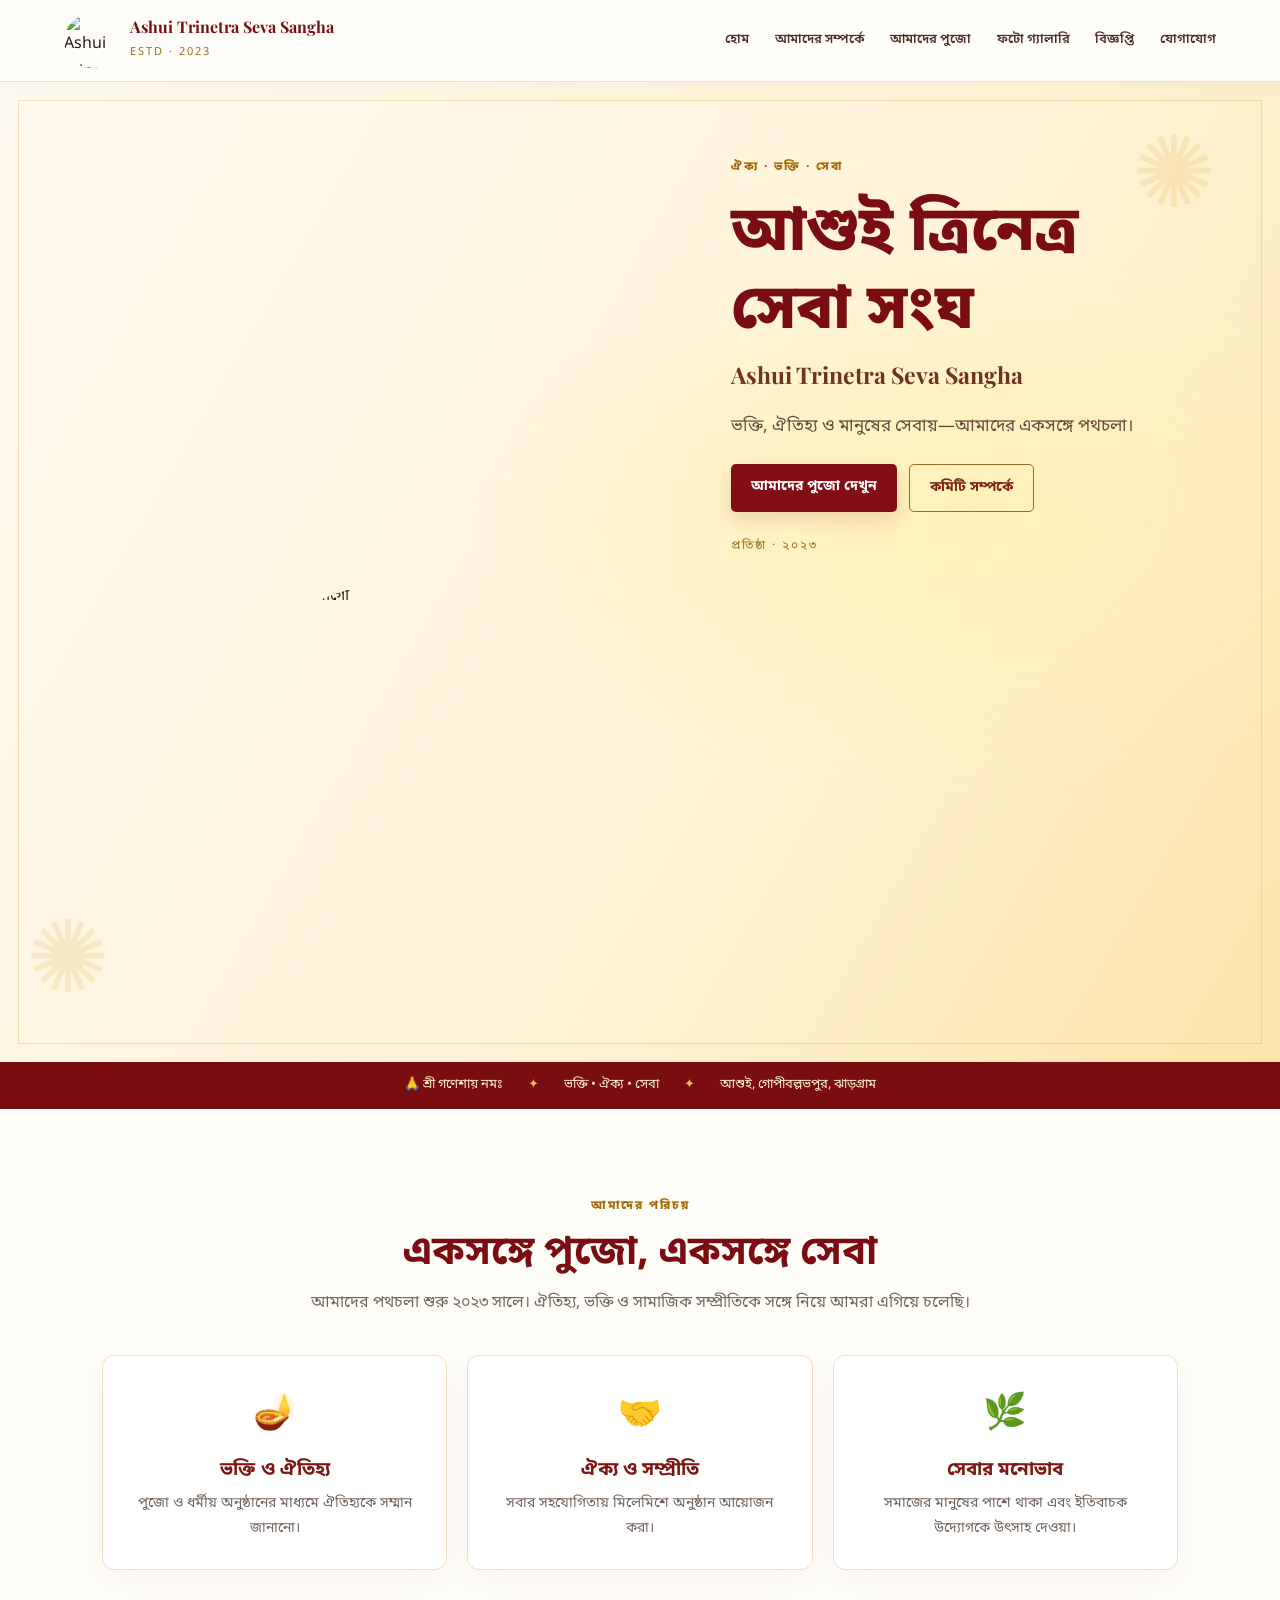
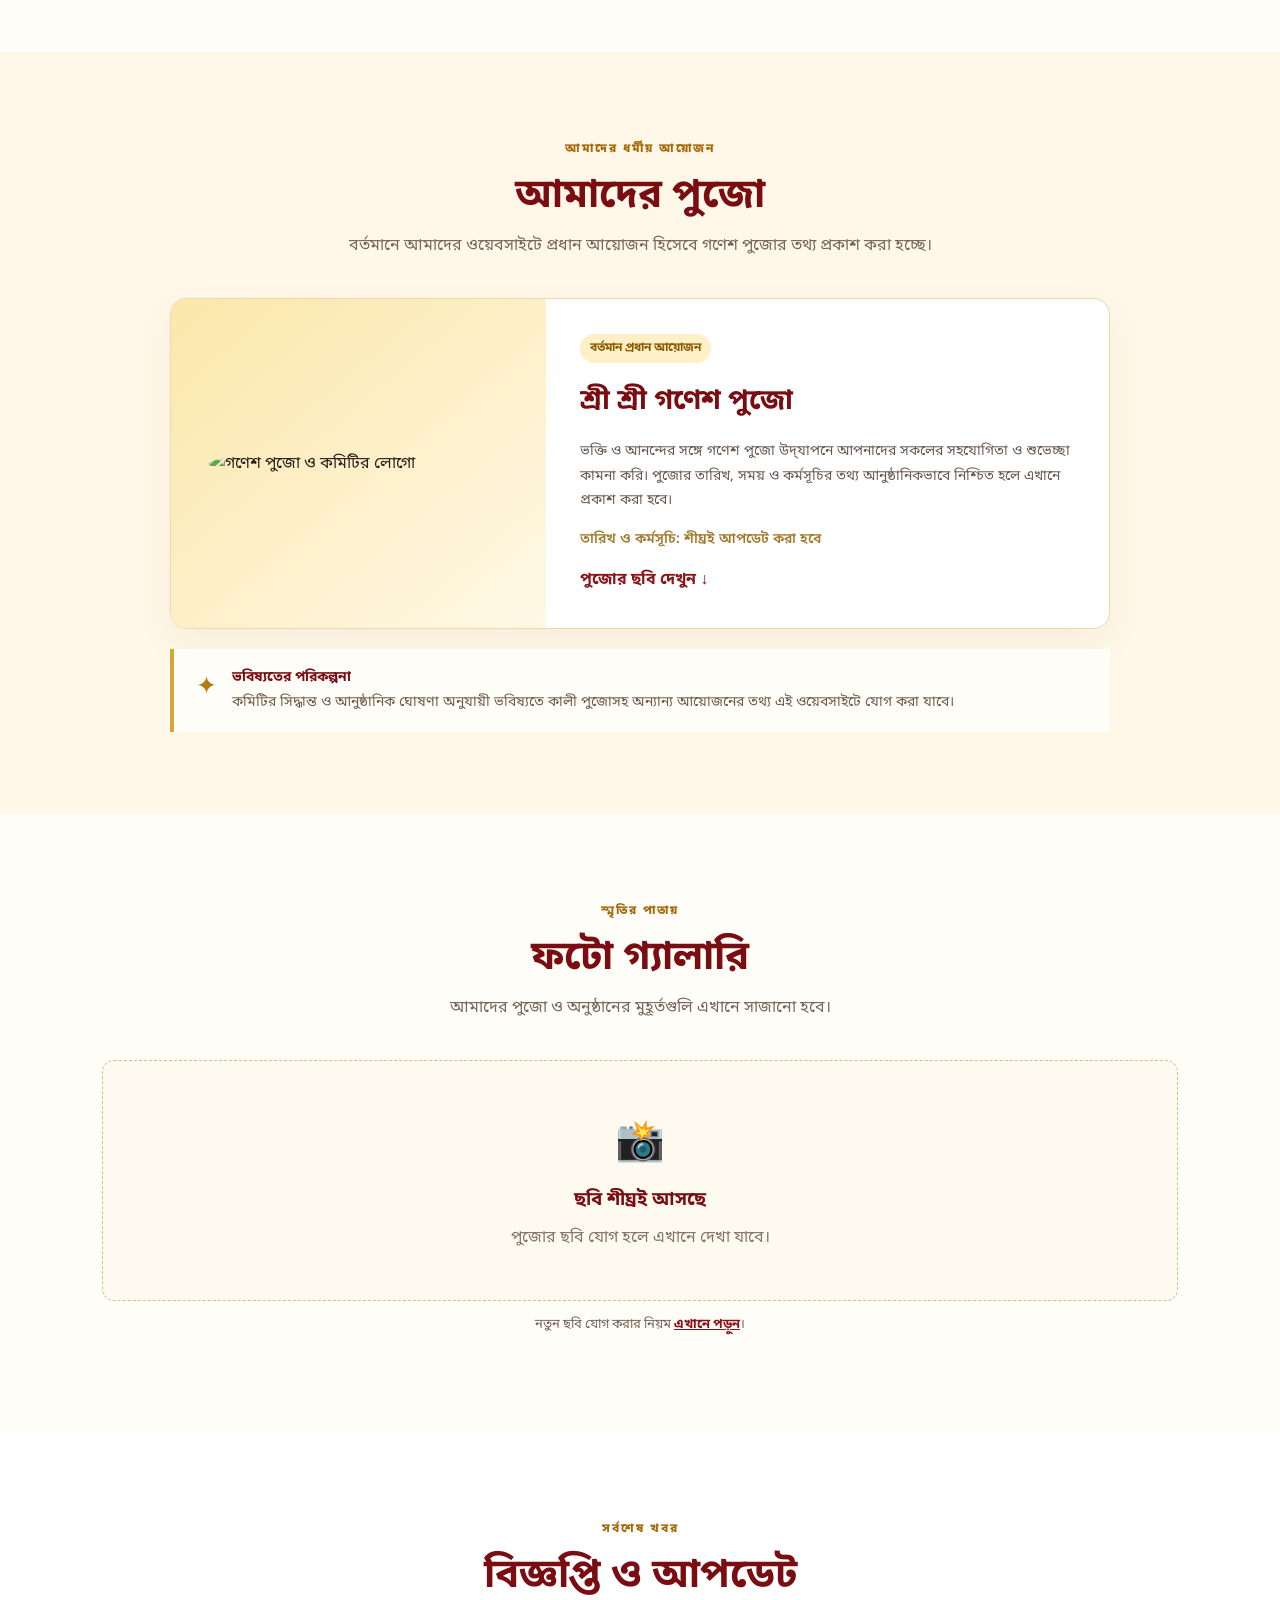
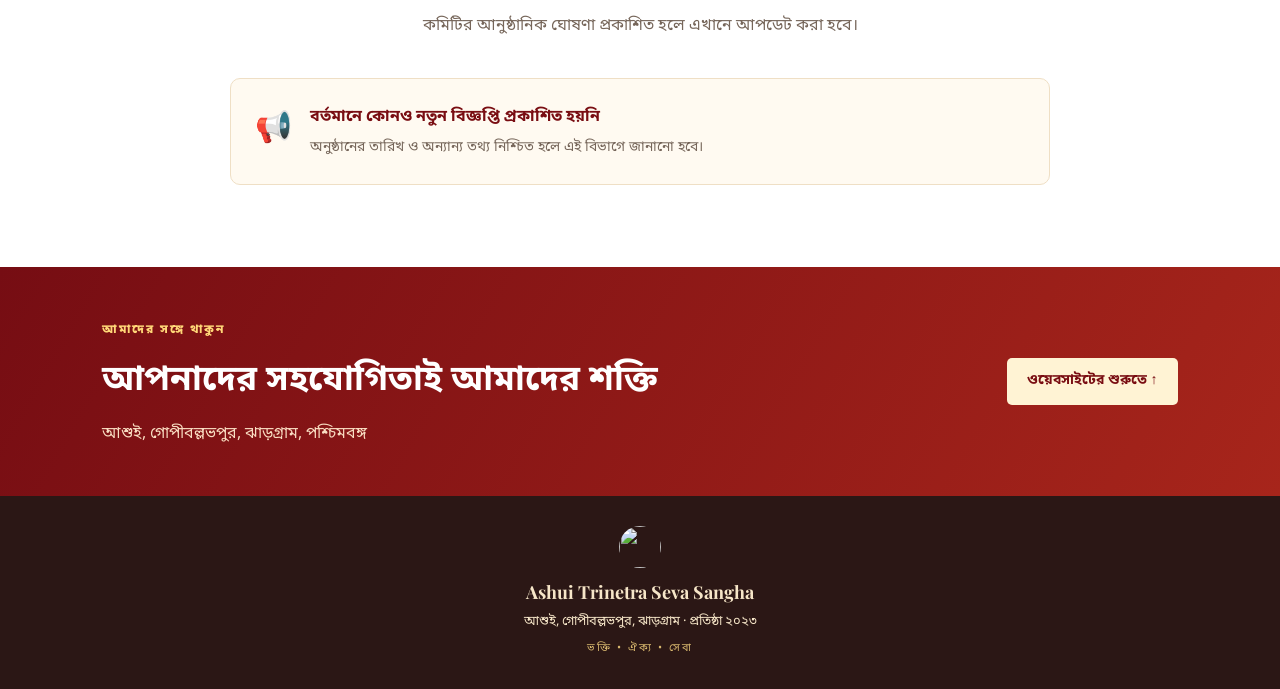
==== index.html @ 399215ae "Add files via upload" ====
<!doctype html>
<html lang="bn">
<head>
  <meta charset="utf-8">
  <meta name="viewport" content="width=device-width, initial-scale=1">
  <meta name="theme-color" content="#790d12">
  <meta name="description" content="Ashui Trinetra Seva Sangha — প্রতিষ্ঠা ২০২৩। আমাদের গণেশ পুজো, ছবি ও বিজ্ঞপ্তি।">
  <title>Ashui Trinetra Seva Sangha</title>
  <link rel="icon" type="image/png" href="assets/bookmark.png">
  <link rel="preconnect" href="https://fonts.googleapis.com">
  <link rel="preconnect" href="https://fonts.gstatic.com" crossorigin>
  <link href="https://fonts.googleapis.com/css2?family=Noto+Sans+Bengali:wght@400;500;600;700;800&family=Playfair+Display:wght@600;700&display=swap" rel="stylesheet">
  <link rel="stylesheet" href="style.css">
</head>
<body>
<header class="topbar">
  <a class="brand" href="#home">
    <img src="assets/logo.jpg" alt="Ashui Trinetra Seva Sangha logo">
    <span><strong>Ashui Trinetra Seva Sangha</strong><small>ESTD · 2023</small></span>
  </a>
  <button class="menu-toggle" id="menuToggle" aria-label="মেনু খুলুন">☰</button>
  <nav id="nav">
    <a href="#home">হোম</a><a href="#about">আমাদের সম্পর্কে</a><a href="#puja">আমাদের পুজো</a>
    <a href="#gallery">ফটো গ্যালারি</a><a href="#notice">বিজ্ঞপ্তি</a><a href="#contact">যোগাযোগ</a>
  </nav>
</header>

<main>
<section class="hero" id="home">
  <div class="hero-glow"></div>
  <div class="hero-copy">
    <span class="eyebrow">ঐক্য · ভক্তি · সেবা</span>
    <h1>আশুই ত্রিনেত্র সেবা সংঘ</h1>
    <p class="hero-english">Ashui Trinetra Seva Sangha</p>
    <p class="hero-text">ভক্তি, ঐতিহ্য ও মানুষের সেবায়—আমাদের একসঙ্গে পথচলা।</p>
    <div class="hero-actions"><a class="btn primary" href="#puja">আমাদের পুজো দেখুন</a><a class="btn outline" href="#about">কমিটি সম্পর্কে</a></div>
    <span class="estd">প্রতিষ্ঠা · ২০২৩</span>
  </div>
  <div class="hero-logo"><img src="assets/logo.jpg" alt="কমিটির রঙিন লোগো"></div>
  <div class="mandala m1">✺</div><div class="mandala m2">✺</div>
</section>

<div class="ticker"><span>🙏 শ্রী গণেশায় নমঃ</span><i>✦</i><span>ভক্তি • ঐক্য • সেবা</span><i>✦</i><span>আশুই, গোপীবল্লভপুর, ঝাড়গ্রাম</span></div>

<section class="section about" id="about">
  <div class="section-heading"><span class="eyebrow">আমাদের পরিচয়</span><h2>একসঙ্গে পুজো, একসঙ্গে সেবা</h2><p>আমাদের পথচলা শুরু ২০২৩ সালে। ঐতিহ্য, ভক্তি ও সামাজিক সম্প্রীতিকে সঙ্গে নিয়ে আমরা এগিয়ে চলেছি।</p></div>
  <div class="about-grid">
    <div class="about-card"><span class="icon">🪔</span><h3>ভক্তি ও ঐতিহ্য</h3><p>পুজো ও ধর্মীয় অনুষ্ঠানের মাধ্যমে ঐতিহ্যকে সম্মান জানানো।</p></div>
    <div class="about-card"><span class="icon">🤝</span><h3>ঐক্য ও সম্প্রীতি</h3><p>সবার সহযোগিতায় মিলেমিশে অনুষ্ঠান আয়োজন করা।</p></div>
    <div class="about-card"><span class="icon">🌿</span><h3>সেবার মনোভাব</h3><p>সমাজের মানুষের পাশে থাকা এবং ইতিবাচক উদ্যোগকে উৎসাহ দেওয়া।</p></div>
  </div>
</section>

<section class="section puja-section" id="puja">
  <div class="section-heading"><span class="eyebrow">আমাদের ধর্মীয় আয়োজন</span><h2>আমাদের পুজো</h2><p>বর্তমানে আমাদের ওয়েবসাইটে প্রধান আয়োজন হিসেবে গণেশ পুজোর তথ্য প্রকাশ করা হচ্ছে।</p></div>
  <article class="puja-card">
    <div class="puja-art"><img src="assets/logo.jpg" alt="গণেশ পুজো ও কমিটির লোগো"></div>
    <div class="puja-info"><span class="status">বর্তমান প্রধান আয়োজন</span><h3>শ্রী শ্রী গণেশ পুজো</h3><p>ভক্তি ও আনন্দের সঙ্গে গণেশ পুজো উদ্‌যাপনে আপনাদের সকলের সহযোগিতা ও শুভেচ্ছা কামনা করি। পুজোর তারিখ, সময় ও কর্মসূচির তথ্য আনুষ্ঠানিকভাবে নিশ্চিত হলে এখানে প্রকাশ করা হবে।</p><p class="muted">তারিখ ও কর্মসূচি: শীঘ্রই আপডেট করা হবে</p><a class="text-link" href="#gallery">পুজোর ছবি দেখুন ↓</a></div>
  </article>
  <div class="future-note"><span>✦</span><p><strong>ভবিষ্যতের পরিকল্পনা</strong><br>কমিটির সিদ্ধান্ত ও আনুষ্ঠানিক ঘোষণা অনুযায়ী ভবিষ্যতে কালী পুজোসহ অন্যান্য আয়োজনের তথ্য এই ওয়েবসাইটে যোগ করা যাবে।</p></div>
</section>

<section class="section gallery-section" id="gallery">
  <div class="section-heading"><span class="eyebrow">স্মৃতির পাতায়</span><h2>ফটো গ্যালারি</h2><p>আমাদের পুজো ও অনুষ্ঠানের মুহূর্তগুলি এখানে সাজানো হবে।</p></div>
  <div class="gallery-grid" id="galleryGrid">
    <div class="gallery-empty"><span>📸</span><h3>ছবি শীঘ্রই আসছে</h3><p>পুজোর ছবি যোগ হলে এখানে দেখা যাবে।</p></div>
  </div>
  <p class="gallery-help">নতুন ছবি যোগ করার নিয়ম <a href="ADD-PHOTOS-BN.txt">এখানে পড়ুন</a>।</p>
</section>

<section class="section notice-section" id="notice">
  <div class="section-heading"><span class="eyebrow">সর্বশেষ খবর</span><h2>বিজ্ঞপ্তি ও আপডেট</h2><p>কমিটির আনুষ্ঠানিক ঘোষণা প্রকাশিত হলে এখানে আপডেট করা হবে।</p></div>
  <div class="notice-card"><span class="notice-icon">📢</span><div><strong>বর্তমানে কোনও নতুন বিজ্ঞপ্তি প্রকাশিত হয়নি</strong><p>অনুষ্ঠানের তারিখ ও অন্যান্য তথ্য নিশ্চিত হলে এই বিভাগে জানানো হবে।</p></div></div>
</section>

<section class="contact-band" id="contact">
  <div><span class="eyebrow">আমাদের সঙ্গে থাকুন</span><h2>আপনাদের সহযোগিতাই আমাদের শক্তি</h2><p>আশুই, গোপীবল্লভপুর, ঝাড়গ্রাম, পশ্চিমবঙ্গ</p></div>
  <a class="btn light" href="#home">ওয়েবসাইটের শুরুতে ↑</a>
</section>
</main>

<footer><img src="assets/bookmark.png" alt="" class="footer-mark"><p><strong>Ashui Trinetra Seva Sangha</strong></p><p>আশুই, গোপীবল্লভপুর, ঝাড়গ্রাম · প্রতিষ্ঠা ২০২৩</p><small>ভক্তি • ঐক্য • সেবা</small></footer>
<script src="gallery.js"></script>
<script>
  const toggle = document.getElementById('menuToggle');
  const nav = document.getElementById('nav');
  toggle.addEventListener('click', () => nav.classList.toggle('open'));
  nav.querySelectorAll('a').forEach(a => a.addEventListener('click', () => nav.classList.remove('open')));
</script>
</body>
</html>
---- style.css ----
*{box-sizing:border-box}html{scroll-behavior:smooth;scroll-padding-top:84px}body{margin:0;color:#28201b;background:#fffdf8;font-family:"Noto Sans Bengali",sans-serif;line-height:1.75}a{color:inherit}.topbar{height:82px;display:flex;align-items:center;justify-content:space-between;padding:10px clamp(16px,5vw,76px);background:#fffdf9;border-bottom:1px solid #f1dfbd;position:sticky;top:0;z-index:10;box-shadow:0 4px 22px #3b160a0b}.brand{display:flex;align-items:center;gap:12px;text-decoration:none}.brand img{width:54px;height:54px;object-fit:contain;border-radius:50%}.brand strong{display:block;font:700 16px "Playfair Display",serif;color:#790d12;line-height:1.35}.brand small{font-size:11px;letter-spacing:2px;color:#9a711d}.topbar nav{display:flex;gap:clamp(10px,2vw,28px)}.topbar nav a{text-decoration:none;font-size:13px;font-weight:600;color:#4e3026}.topbar nav a:hover{color:#a51b18}.menu-toggle{display:none;border:0;background:none;font-size:25px;color:#790d12}.hero{position:relative;overflow:hidden;min-height:580px;display:grid;grid-template-columns:1.15fr .85fr;align-items:center;gap:25px;padding:70px clamp(24px,8vw,120px);background:radial-gradient(ellipse at 75% 45%,#fff1b8 0,transparent 36%),linear-gradient(120deg,#fffaf0,#fff3d6 60%,#fce5a9)}.hero:before{content:"";position:absolute;inset:18px;border:1px solid #d8a74455;pointer-events:none}.hero-copy,.hero-logo{position:relative;z-index:1}.eyebrow{font-size:12px;letter-spacing:2px;font-weight:800;color:#a56a0a}.hero h1{font-size:clamp(34px,5vw,62px);line-height:1.25;color:#790d12;margin:16px 0 8px;font-weight:800}.hero-english{font:700 clamp(17px,2vw,23px) "Playfair Display",serif;color:#6e351c;margin:0}.hero-text{font-size:17px;max-width:520px;color:#624b3d;margin:22px 0}.hero-logo{display:flex;justify-content:center}.hero-logo img{width:min(100%,410px);aspect-ratio:1;object-fit:contain;border-radius:50%;filter:drop-shadow(0 18px 25px #67200c20)}.hero-actions{display:flex;gap:12px;flex-wrap:wrap}.btn{display:inline-block;padding:11px 20px;border-radius:5px;text-decoration:none;font-weight:700;font-size:14px;transition:.2s}.btn:hover{transform:translateY(-2px)}.primary{background:#820f15;color:#fff;box-shadow:0 7px 18px #820f1525}.outline{border:1px solid #9e6b2b;color:#7a2518}.estd{display:block;margin-top:24px;color:#9a711d;font-size:12px;letter-spacing:2px}.mandala{position:absolute;color:#dfad44;opacity:.18;font-size:100px}.m1{top:12px;right:5%}.m2{bottom:8px;left:2%}.ticker{display:flex;justify-content:center;gap:25px;align-items:center;padding:12px 15px;background:#790d12;color:#fff0c7;font-size:13px;text-align:center}.ticker i{color:#efc14c;font-style:normal}.section{padding:82px clamp(20px,8vw,120px)}.section-heading{text-align:center;max-width:740px;margin:0 auto 38px}.section-heading h2{font-size:clamp(27px,3.5vw,40px);color:#790d12;line-height:1.35;margin:8px 0}.section-heading p{color:#76665a;margin:0}.about-grid{display:grid;grid-template-columns:repeat(3,1fr);gap:20px}.about-card{background:#fff;border:1px solid #f0dfc3;padding:28px 24px;text-align:center;border-radius:12px;box-shadow:0 10px 30px #55270a08}.icon{font-size:35px}.about-card h3{color:#7d1716;margin:10px 0 4px}.about-card p{font-size:14px;color:#71635a;margin:0}.puja-section{background:#fff7e7}.puja-card{display:grid;grid-template-columns:.8fr 1.2fr;max-width:940px;margin:auto;background:#fff;border:1px solid #efd8a9;border-radius:16px;overflow:hidden;box-shadow:0 15px 40px #6e280b0c}.puja-art{background:linear-gradient(140deg,#fbe7a9,#fff8e6);display:grid;place-items:center;padding:28px}.puja-art img{width:100%;max-width:300px;border-radius:50%}.puja-info{padding:34px}.status{display:inline-block;padding:4px 10px;background:#fff0c8;color:#8b5b00;border-radius:20px;font-size:12px;font-weight:700}.puja-info h3{font-size:28px;color:#790d12;margin:14px 0 8px}.puja-info p{font-size:14px;color:#68594f}.muted{color:#a27a2c!important;font-weight:600}.text-link{color:#8a1519;font-weight:700;text-decoration:none}.future-note{display:flex;gap:15px;align-items:flex-start;max-width:940px;margin:20px auto 0;padding:17px 22px;border-left:4px solid #d6a63b;background:#fffdf7}.future-note>span{font-size:25px;color:#b17b12}.future-note p{margin:0;font-size:14px;color:#6d5a4b}.future-note strong{color:#790d12}.gallery-grid{display:grid;grid-template-columns:repeat(3,1fr);gap:18px}.gallery-empty{grid-column:1/-1;text-align:center;padding:48px 20px;border:1px dashed #d8bd87;border-radius:12px;background:#fffaf0}.gallery-empty span{font-size:40px}.gallery-empty h3{color:#790d12;margin:6px 0}.gallery-empty p{color:#837367;margin:0}.gallery-item{margin:0;background:white;border-radius:10px;overflow:hidden;box-shadow:0 8px 24px #30150812}.gallery-item img{display:block;width:100%;height:250px;object-fit:cover}.gallery-item figcaption{padding:10px 13px;font-size:13px;color:#684a39}.gallery-help{text-align:center;font-size:13px;color:#756256}.gallery-help a{color:#8b1118;font-weight:700}.notice-section{background:#fff}.notice-card{max-width:820px;margin:auto;display:flex;gap:18px;align-items:flex-start;padding:24px;border:1px solid #efdfc5;border-radius:10px;background:#fffaf1}.notice-icon{font-size:30px}.notice-card strong{color:#790d12}.notice-card p{margin:5px 0 0;color:#76665a;font-size:14px}.contact-band{display:flex;align-items:center;justify-content:space-between;gap:20px;padding:48px clamp(24px,8vw,120px);background:linear-gradient(120deg,#760d13,#a7251b);color:#fff}.contact-band .eyebrow{color:#ffd778}.contact-band h2{font-size:clamp(24px,3vw,35px);margin:8px 0}.contact-band p{margin:0;color:#f9ddc2}.light{background:#fff3d4;color:#790d12;white-space:nowrap}footer{text-align:center;padding:30px 15px;background:#2b1715;color:#f6e6c8;font-size:13px}footer p{margin:3px}footer strong{font:700 18px "Playfair Display",serif}.footer-mark{width:42px;height:42px;object-fit:contain;border-radius:50%;margin-bottom:5px}footer small{color:#d7b76e;letter-spacing:2px}@media(max-width:900px){.topbar nav{gap:12px}.topbar nav a{font-size:12px}.hero{padding:55px 35px}.section{padding:65px 30px}}@media(max-width:700px){.topbar{height:72px}.brand img{width:46px;height:46px}.brand strong{font-size:14px}.menu-toggle{display:block}.topbar nav{display:none;position:absolute;top:72px;left:0;right:0;background:#fffaf0;padding:15px 22px 22px;box-shadow:0 10px 18px #00000012;flex-direction:column}.topbar nav.open{display:flex}.topbar nav a{font-size:14px;padding:5px}.hero{grid-template-columns:1fr;text-align:center;padding:50px 25px 40px;gap:20px}.hero-copy{order:1}.hero-logo{order:0}.hero-logo img{width:min(65vw,270px)}.hero h1{font-size:35px}.hero-text{font-size:15px}.hero-actions{justify-content:center}.ticker{gap:10px;font-size:11px;flex-wrap:wrap}.section{padding:55px 20px}.about-grid{grid-template-columns:1fr}.about-card{padding:23px}.puja-card{grid-template-columns:1fr}.puja-art{padding:22px}.puja-art img{max-width:220px}.puja-info{padding:25px}.puja-info h3{font-size:24px}.gallery-grid{grid-template-columns:1fr 1fr}.gallery-item img{height:170px}.contact-band{flex-direction:column;text-align:center;padding:38px 20px}.future-note{padding:15px}.mandala{font-size:70px}}@media(max-width:390px){.gallery-grid{grid-template-columns:1fr}.gallery-item img{height:220px}.hero h1{font-size:30px}}
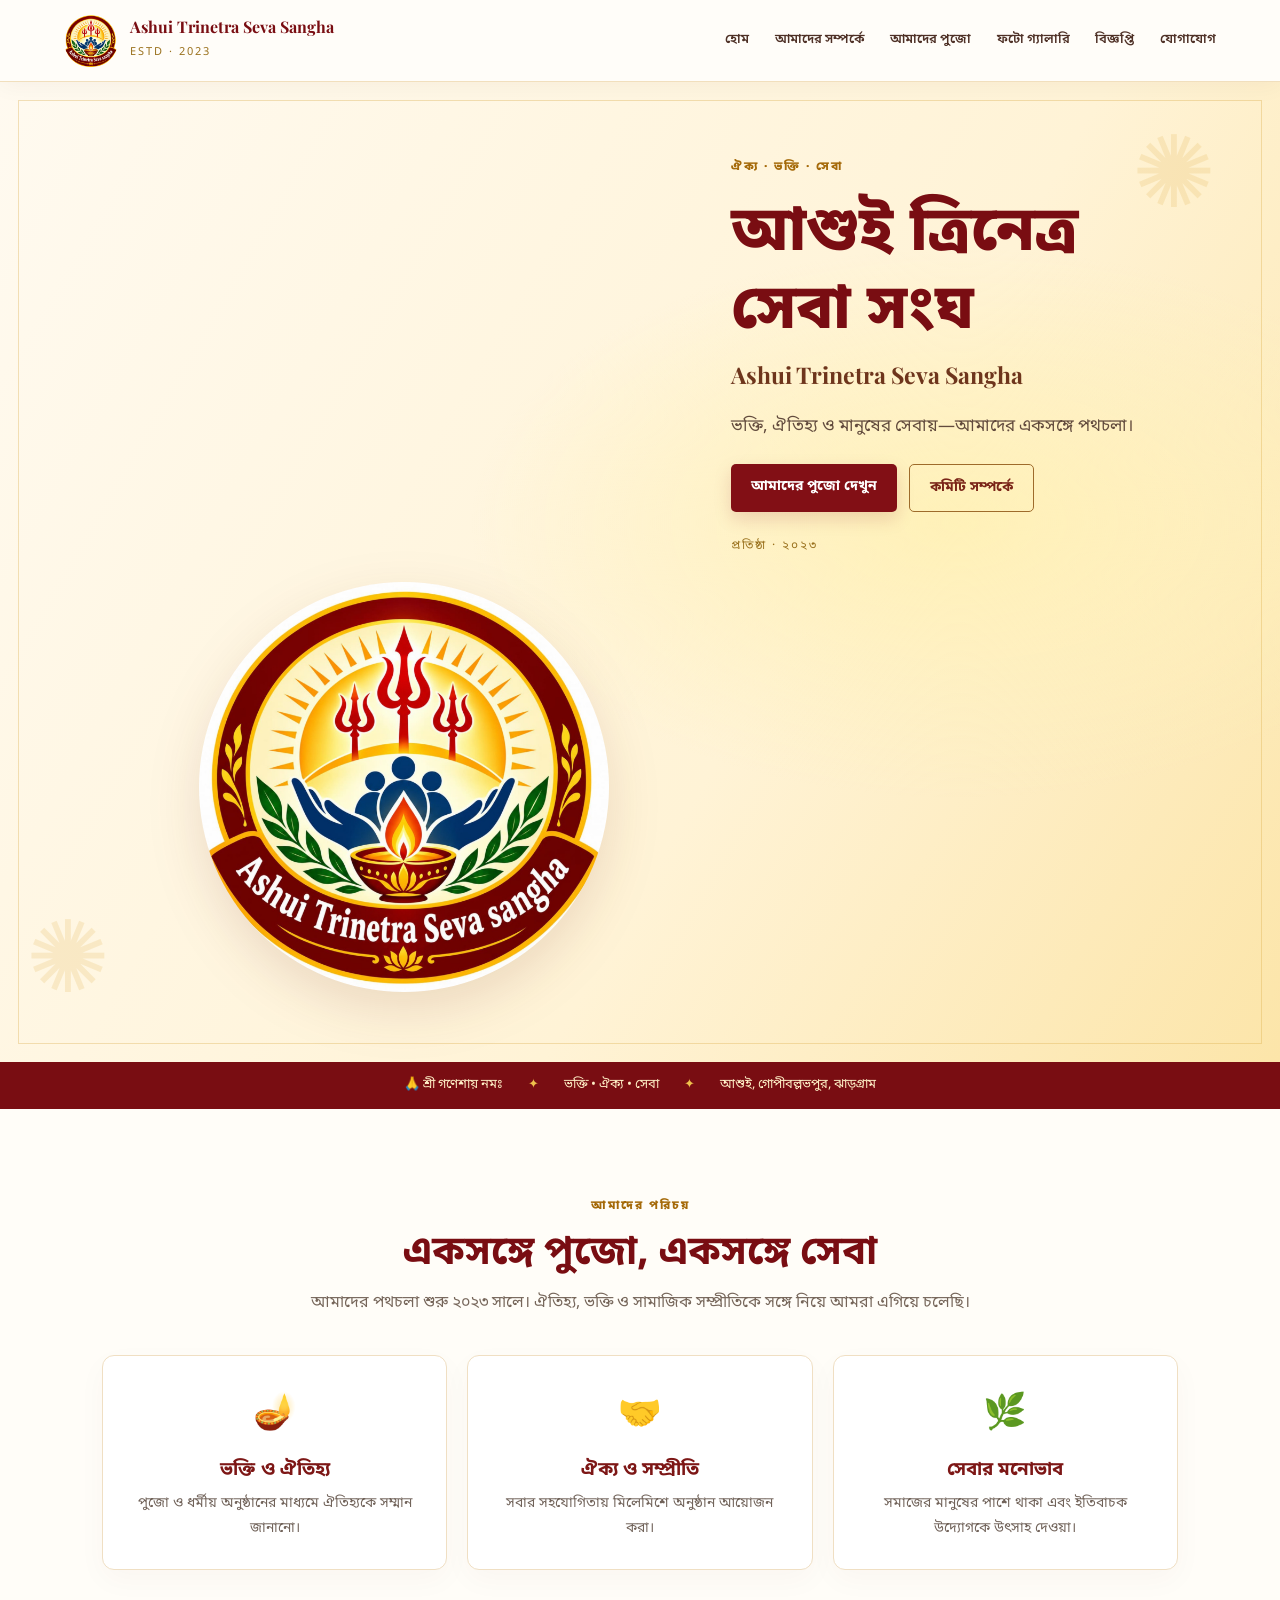
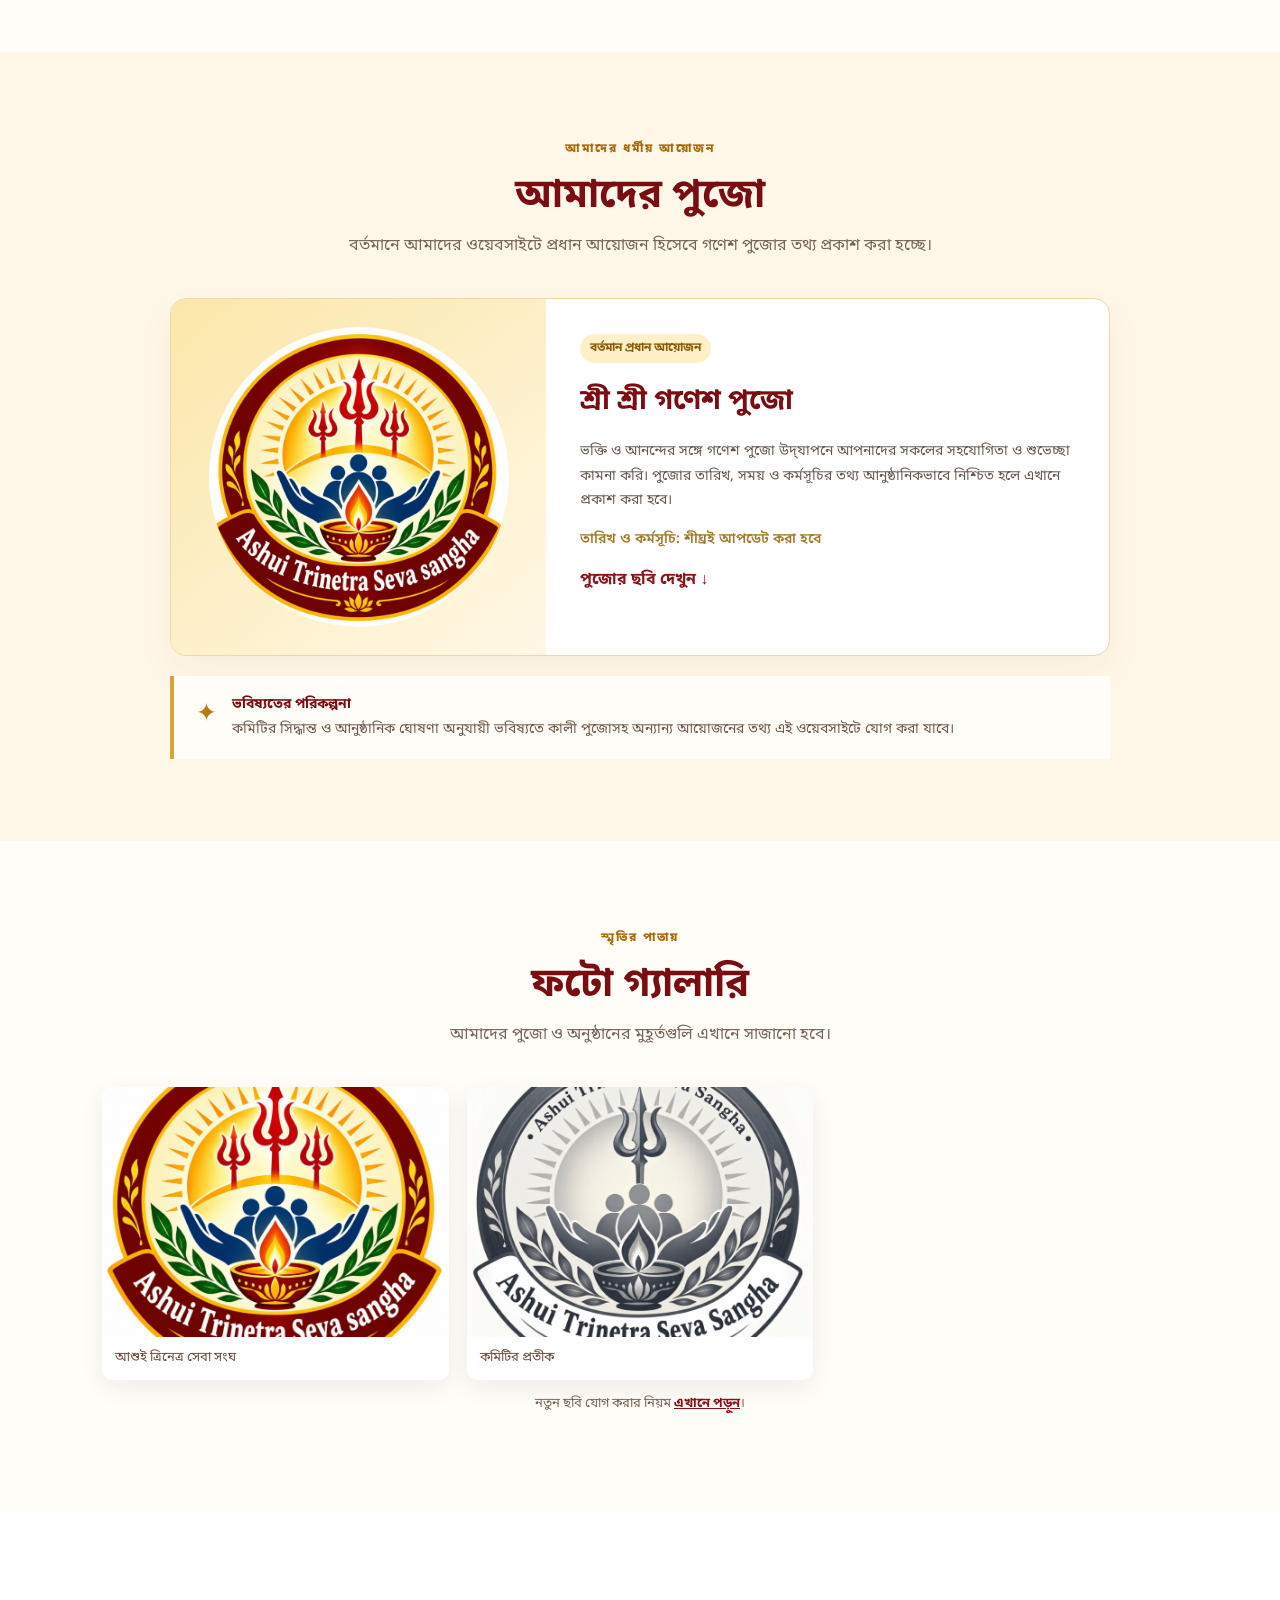
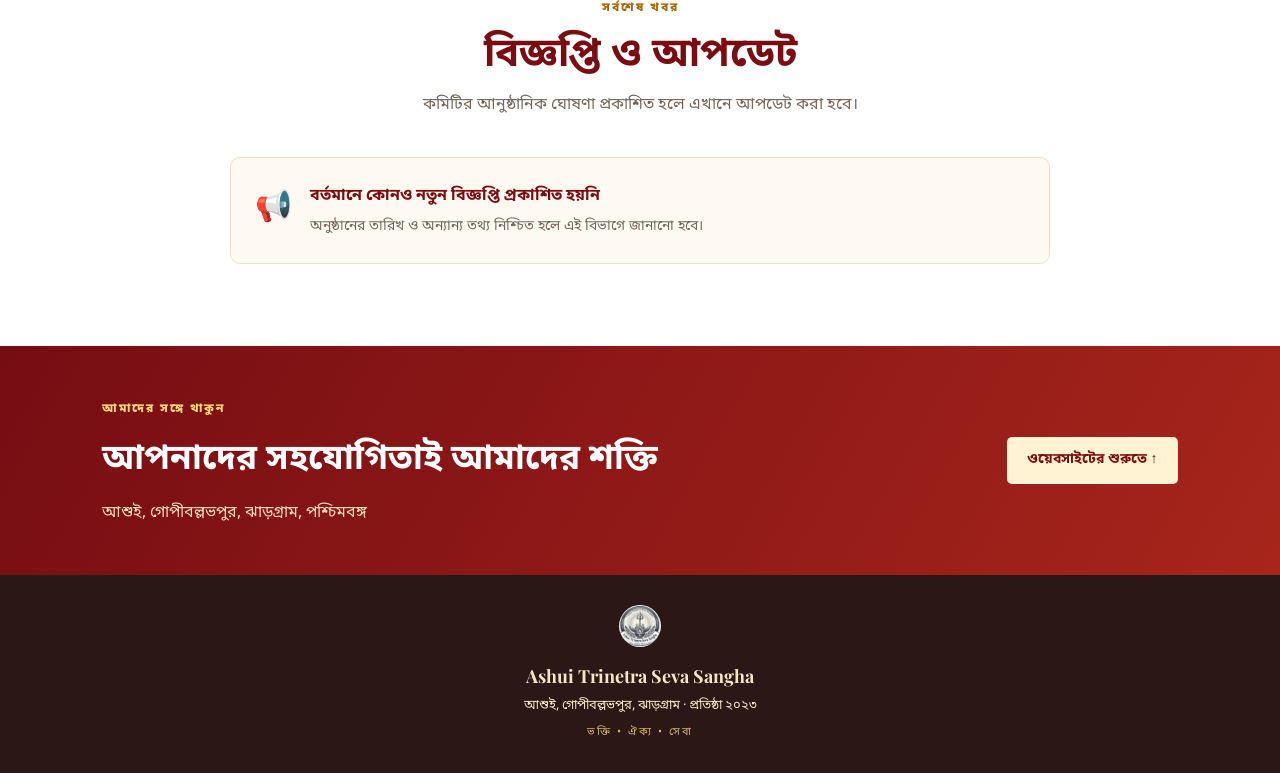
==== commit a82c9d9e: "Add files via upload" ====
--- a/index.html
+++ b/index.html
@@ -6,7 +6,7 @@
   <meta name="theme-color" content="#790d12">
   <meta name="description" content="Ashui Trinetra Seva Sangha — প্রতিষ্ঠা ২০২৩। আমাদের গণেশ পুজো, ছবি ও বিজ্ঞপ্তি।">
   <title>Ashui Trinetra Seva Sangha</title>
-  <link rel="icon" type="image/png" href="assets/bookmark.png">
+  <link rel="icon" type="image/png" href="bookmark.png">
   <link rel="preconnect" href="https://fonts.googleapis.com">
   <link rel="preconnect" href="https://fonts.gstatic.com" crossorigin>
   <link href="https://fonts.googleapis.com/css2?family=Noto+Sans+Bengali:wght@400;500;600;700;800&family=Playfair+Display:wght@600;700&display=swap" rel="stylesheet">
@@ -15,7 +15,7 @@
 <body>
 <header class="topbar">
   <a class="brand" href="#home">
-    <img src="assets/logo.jpg" alt="Ashui Trinetra Seva Sangha logo">
+    <img src="logo.jpg" alt="Ashui Trinetra Seva Sangha logo">
     <span><strong>Ashui Trinetra Seva Sangha</strong><small>ESTD · 2023</small></span>
   </a>
   <button class="menu-toggle" id="menuToggle" aria-label="মেনু খুলুন">☰</button>
@@ -36,7 +36,7 @@
     <div class="hero-actions"><a class="btn primary" href="#puja">আমাদের পুজো দেখুন</a><a class="btn outline" href="#about">কমিটি সম্পর্কে</a></div>
     <span class="estd">প্রতিষ্ঠা · ২০২৩</span>
   </div>
-  <div class="hero-logo"><img src="assets/logo.jpg" alt="কমিটির রঙিন লোগো"></div>
+  <div class="hero-logo"><img src="logo.jpg" alt="কমিটির রঙিন লোগো"></div>
   <div class="mandala m1">✺</div><div class="mandala m2">✺</div>
 </section>
 
@@ -54,7 +54,7 @@
 <section class="section puja-section" id="puja">
   <div class="section-heading"><span class="eyebrow">আমাদের ধর্মীয় আয়োজন</span><h2>আমাদের পুজো</h2><p>বর্তমানে আমাদের ওয়েবসাইটে প্রধান আয়োজন হিসেবে গণেশ পুজোর তথ্য প্রকাশ করা হচ্ছে।</p></div>
   <article class="puja-card">
-    <div class="puja-art"><img src="assets/logo.jpg" alt="গণেশ পুজো ও কমিটির লোগো"></div>
+    <div class="puja-art"><img src="logo.jpg" alt="গণেশ পুজো ও কমিটির লোগো"></div>
     <div class="puja-info"><span class="status">বর্তমান প্রধান আয়োজন</span><h3>শ্রী শ্রী গণেশ পুজো</h3><p>ভক্তি ও আনন্দের সঙ্গে গণেশ পুজো উদ্‌যাপনে আপনাদের সকলের সহযোগিতা ও শুভেচ্ছা কামনা করি। পুজোর তারিখ, সময় ও কর্মসূচির তথ্য আনুষ্ঠানিকভাবে নিশ্চিত হলে এখানে প্রকাশ করা হবে।</p><p class="muted">তারিখ ও কর্মসূচি: শীঘ্রই আপডেট করা হবে</p><a class="text-link" href="#gallery">পুজোর ছবি দেখুন ↓</a></div>
   </article>
   <div class="future-note"><span>✦</span><p><strong>ভবিষ্যতের পরিকল্পনা</strong><br>কমিটির সিদ্ধান্ত ও আনুষ্ঠানিক ঘোষণা অনুযায়ী ভবিষ্যতে কালী পুজোসহ অন্যান্য আয়োজনের তথ্য এই ওয়েবসাইটে যোগ করা যাবে।</p></div>
@@ -63,7 +63,8 @@
 <section class="section gallery-section" id="gallery">
   <div class="section-heading"><span class="eyebrow">স্মৃতির পাতায়</span><h2>ফটো গ্যালারি</h2><p>আমাদের পুজো ও অনুষ্ঠানের মুহূর্তগুলি এখানে সাজানো হবে।</p></div>
   <div class="gallery-grid" id="galleryGrid">
-    <div class="gallery-empty"><span>📸</span><h3>ছবি শীঘ্রই আসছে</h3><p>পুজোর ছবি যোগ হলে এখানে দেখা যাবে।</p></div>
+    <figure class="gallery-item"><img src="logo.jpg" alt="Ashui Trinetra Seva Sangha-এর লোগো" loading="lazy"><figcaption>আশুই ত্রিনেত্র সেবা সংঘ</figcaption></figure>
+    <figure class="gallery-item"><img src="bookmark.png" alt="কমিটির প্রতীক" loading="lazy"><figcaption>কমিটির প্রতীক</figcaption></figure>
   </div>
   <p class="gallery-help">নতুন ছবি যোগ করার নিয়ম <a href="ADD-PHOTOS-BN.txt">এখানে পড়ুন</a>।</p>
 </section>
@@ -79,8 +80,7 @@
 </section>
 </main>
 
-<footer><img src="assets/bookmark.png" alt="" class="footer-mark"><p><strong>Ashui Trinetra Seva Sangha</strong></p><p>আশুই, গোপীবল্লভপুর, ঝাড়গ্রাম · প্রতিষ্ঠা ২০২৩</p><small>ভক্তি • ঐক্য • সেবা</small></footer>
-<script src="gallery.js"></script>
+<footer><img src="bookmark.png" alt="" class="footer-mark"><p><strong>Ashui Trinetra Seva Sangha</strong></p><p>আশুই, গোপীবল্লভপুর, ঝাড়গ্রাম · প্রতিষ্ঠা ২০২৩</p><small>ভক্তি • ঐক্য • সেবা</small></footer>
 <script>
   const toggle = document.getElementById('menuToggle');
   const nav = document.getElementById('nav');
